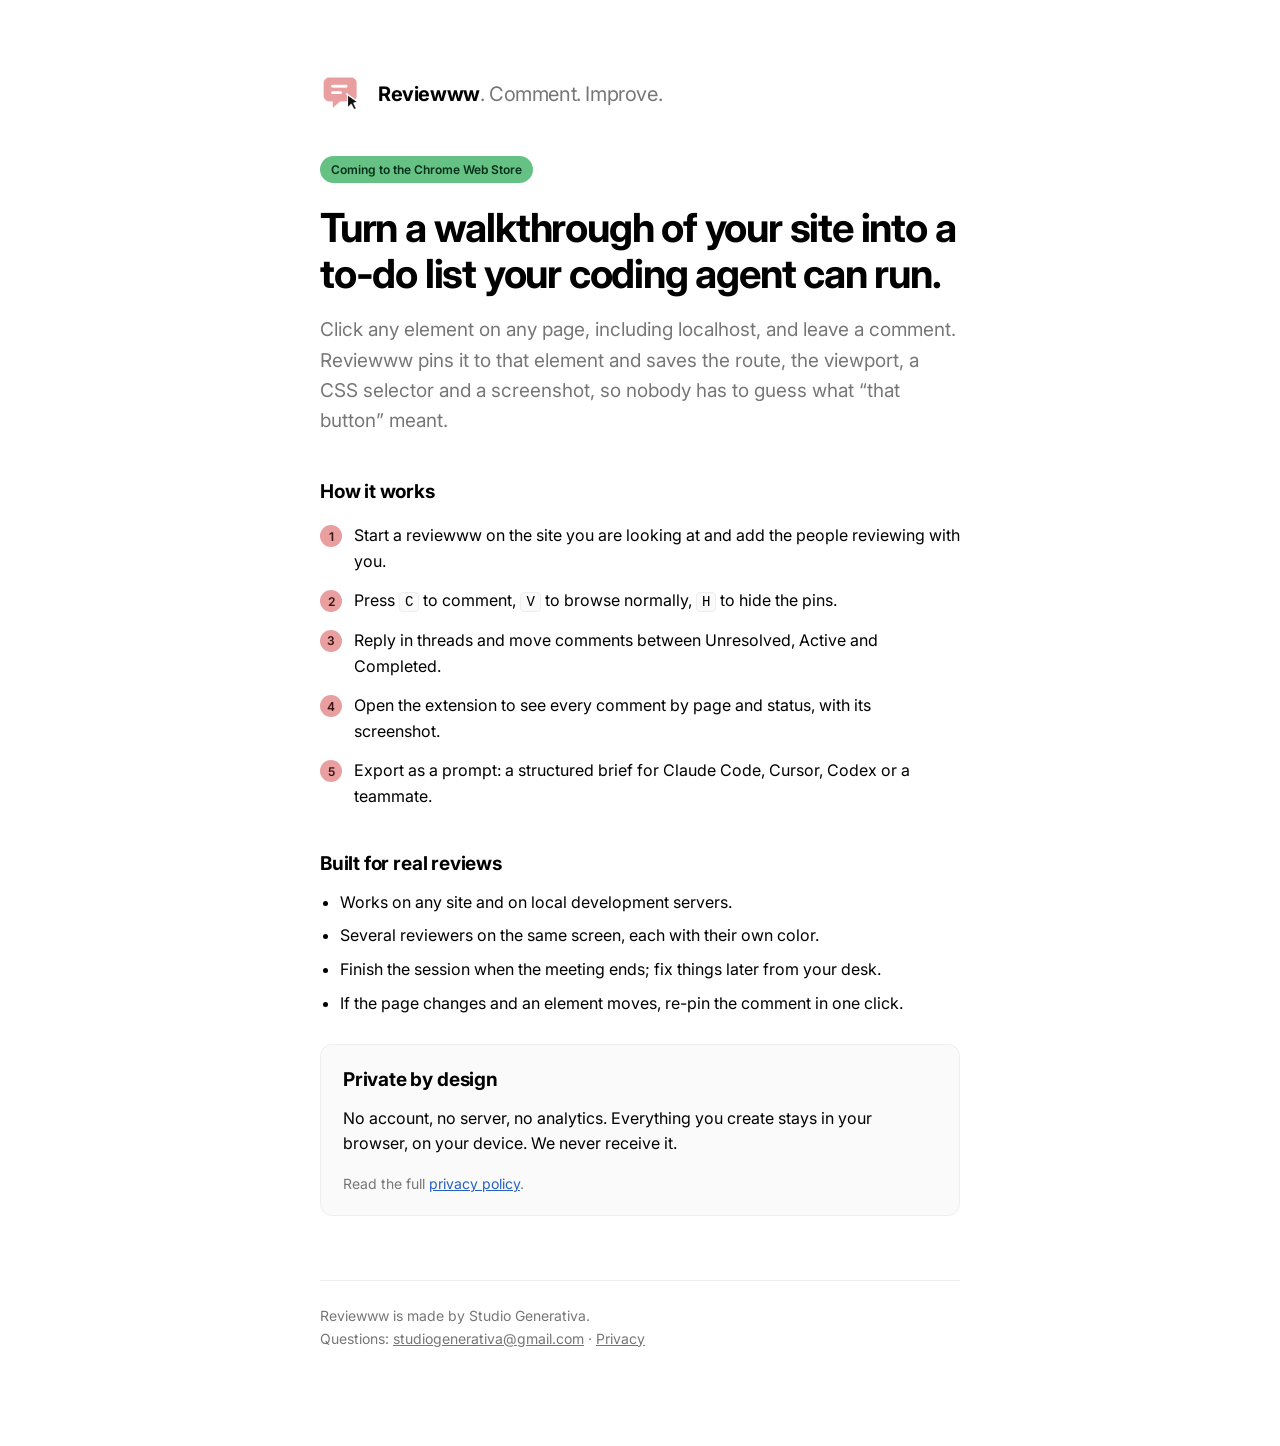
==== index.html @ 74317920 "Sitio publico de Reviewww y su politica de privacidad Pagina de inicio y politica de privacidad serv" ====
<!doctype html>
<html lang="en">
  <head>
    <meta charset="utf-8" />
    <meta name="viewport" content="width=device-width, initial-scale=1" />
    <title>Reviewww — Comment. Improve.</title>
    <meta
      name="description"
      content="A Chrome extension to leave review comments on any web page, even localhost, and export them as a prompt your coding agent can run."
    />
    <link rel="icon" href="icon-128.png" />
    <link rel="preconnect" href="https://fonts.googleapis.com" />
    <link rel="preconnect" href="https://fonts.gstatic.com" crossorigin />
    <link href="https://fonts.googleapis.com/css2?family=Inter:wght@400;600;700&display=swap" rel="stylesheet" />
    <link rel="stylesheet" href="style.css" />
  </head>
  <body>
    <div class="wrap">
      <header>
        <img src="icon-128.png" alt="" />
        <a class="brand" href="./">Reviewww<span>. Comment. Improve.</span></a>
      </header>

      <span class="pill">Coming to the Chrome Web Store</span>

      <h1>Turn a walkthrough of your site into a to-do list your coding agent can run.</h1>

      <p class="lede">
        Click any element on any page, including localhost, and leave a comment. Reviewww pins it to that element and
        saves the route, the viewport, a CSS selector and a screenshot, so nobody has to guess what “that button” meant.
      </p>

      <h2>How it works</h2>
      <ol class="steps">
        <li>Start a reviewww on the site you are looking at and add the people reviewing with you.</li>
        <li>Press <code>C</code> to comment, <code>V</code> to browse normally, <code>H</code> to hide the pins.</li>
        <li>Reply in threads and move comments between Unresolved, Active and Completed.</li>
        <li>Open the extension to see every comment by page and status, with its screenshot.</li>
        <li>Export as a prompt: a structured brief for Claude Code, Cursor, Codex or a teammate.</li>
      </ol>

      <h2>Built for real reviews</h2>
      <ul>
        <li>Works on any site and on local development servers.</li>
        <li>Several reviewers on the same screen, each with their own color.</li>
        <li>Finish the session when the meeting ends; fix things later from your desk.</li>
        <li>If the page changes and an element moves, re-pin the comment in one click.</li>
      </ul>

      <div class="card">
        <h2 style="margin-top: 0">Private by design</h2>
        <p>
          No account, no server, no analytics. Everything you create stays in your browser, on your device. We never
          receive it.
        </p>
        <p class="note">Read the full <a href="privacy/">privacy policy</a>.</p>
      </div>

      <footer>
        Reviewww is made by Studio Generativa.<br />
        Questions: <a href="mailto:studiogenerativa@gmail.com">studiogenerativa@gmail.com</a> ·
        <a href="privacy/">Privacy</a>
      </footer>
    </div>
  </body>
</html>
---- style.css ----
/* Tokens de la sección 8 de REVIEWWW_SPEC.md, para que el sitio y la extensión se vean iguales. */
:root {
  --bg: #ffffff;
  --text: #000000;
  --text-2: #767676;
  --line: #eeeeee;
  --surface-2: #fafafa;
  --link: #2461c3;
  --brand: #65c184;
  --logo: #e99f9f;
}

@media (prefers-color-scheme: dark) {
  :root {
    --bg: #111111;
    --text: #f4f4f4;
    --text-2: #9b9b9b;
    --line: #2a2a2a;
    --surface-2: #1a1a1a;
    --link: #7ea9e8;
  }
}

* {
  box-sizing: border-box;
}

html {
  -webkit-text-size-adjust: 100%;
}

body {
  margin: 0;
  background: var(--bg);
  color: var(--text);
  font-family: Inter, ui-sans-serif, system-ui, -apple-system, 'Segoe UI', Roboto, sans-serif;
  font-size: 16px;
  line-height: 1.6;
  -webkit-font-smoothing: antialiased;
}

.wrap {
  max-width: 680px;
  margin: 0 auto;
  padding: 72px 20px 96px;
}

header {
  display: flex;
  align-items: center;
  gap: 14px;
  margin-bottom: 40px;
}

header img {
  width: 44px;
  height: 44px;
  display: block;
}

.brand {
  font-size: 20px;
  font-weight: 700;
  letter-spacing: -0.02em;
  text-decoration: none;
  color: var(--text);
}

.brand span {
  font-weight: 400;
  color: var(--text-2);
}

h1 {
  font-size: 40px;
  line-height: 1.15;
  letter-spacing: -0.03em;
  margin: 0 0 18px;
}

h2 {
  font-size: 19px;
  letter-spacing: -0.01em;
  margin: 40px 0 10px;
}

.lede {
  font-size: 19px;
  color: var(--text-2);
  margin: 0 0 32px;
}

p {
  margin: 0 0 16px;
}

ul {
  padding-left: 20px;
  margin: 0 0 16px;
}

li {
  margin-bottom: 8px;
}

a {
  color: var(--link);
}

code {
  background: var(--surface-2);
  border: 1px solid var(--line);
  border-radius: 4px;
  padding: 1px 5px;
  font-size: 0.88em;
  font-family: ui-monospace, SFMono-Regular, Menlo, Consolas, monospace;
}

.card {
  background: var(--surface-2);
  border: 1px solid var(--line);
  border-radius: 12px;
  padding: 20px 22px;
  margin: 28px 0;
}

.card p:last-child,
.card ul:last-child {
  margin-bottom: 0;
}

.note {
  font-size: 14px;
  color: var(--text-2);
}

.pill {
  display: inline-block;
  background: var(--brand);
  color: #06301a;
  font-size: 12px;
  font-weight: 600;
  border-radius: 999px;
  padding: 4px 11px;
  margin-bottom: 22px;
}

.steps {
  list-style: none;
  padding: 0;
  counter-reset: step;
}

.steps li {
  position: relative;
  padding-left: 34px;
  margin-bottom: 14px;
  counter-increment: step;
}

.steps li::before {
  content: counter(step);
  position: absolute;
  left: 0;
  top: 2px;
  width: 22px;
  height: 22px;
  border-radius: 50%;
  background: var(--logo);
  color: #3a1414;
  font-size: 12px;
  font-weight: 600;
  display: grid;
  place-items: center;
}

footer {
  margin-top: 64px;
  padding-top: 24px;
  border-top: 1px solid var(--line);
  font-size: 14px;
  color: var(--text-2);
}

footer a {
  color: var(--text-2);
}

.updated {
  font-size: 14px;
  color: var(--text-2);
  margin: -8px 0 32px;
}

@media (max-width: 600px) {
  .wrap {
    padding: 48px 16px 72px;
  }
  h1 {
    font-size: 31px;
  }
  .lede {
    font-size: 17px;
  }
}
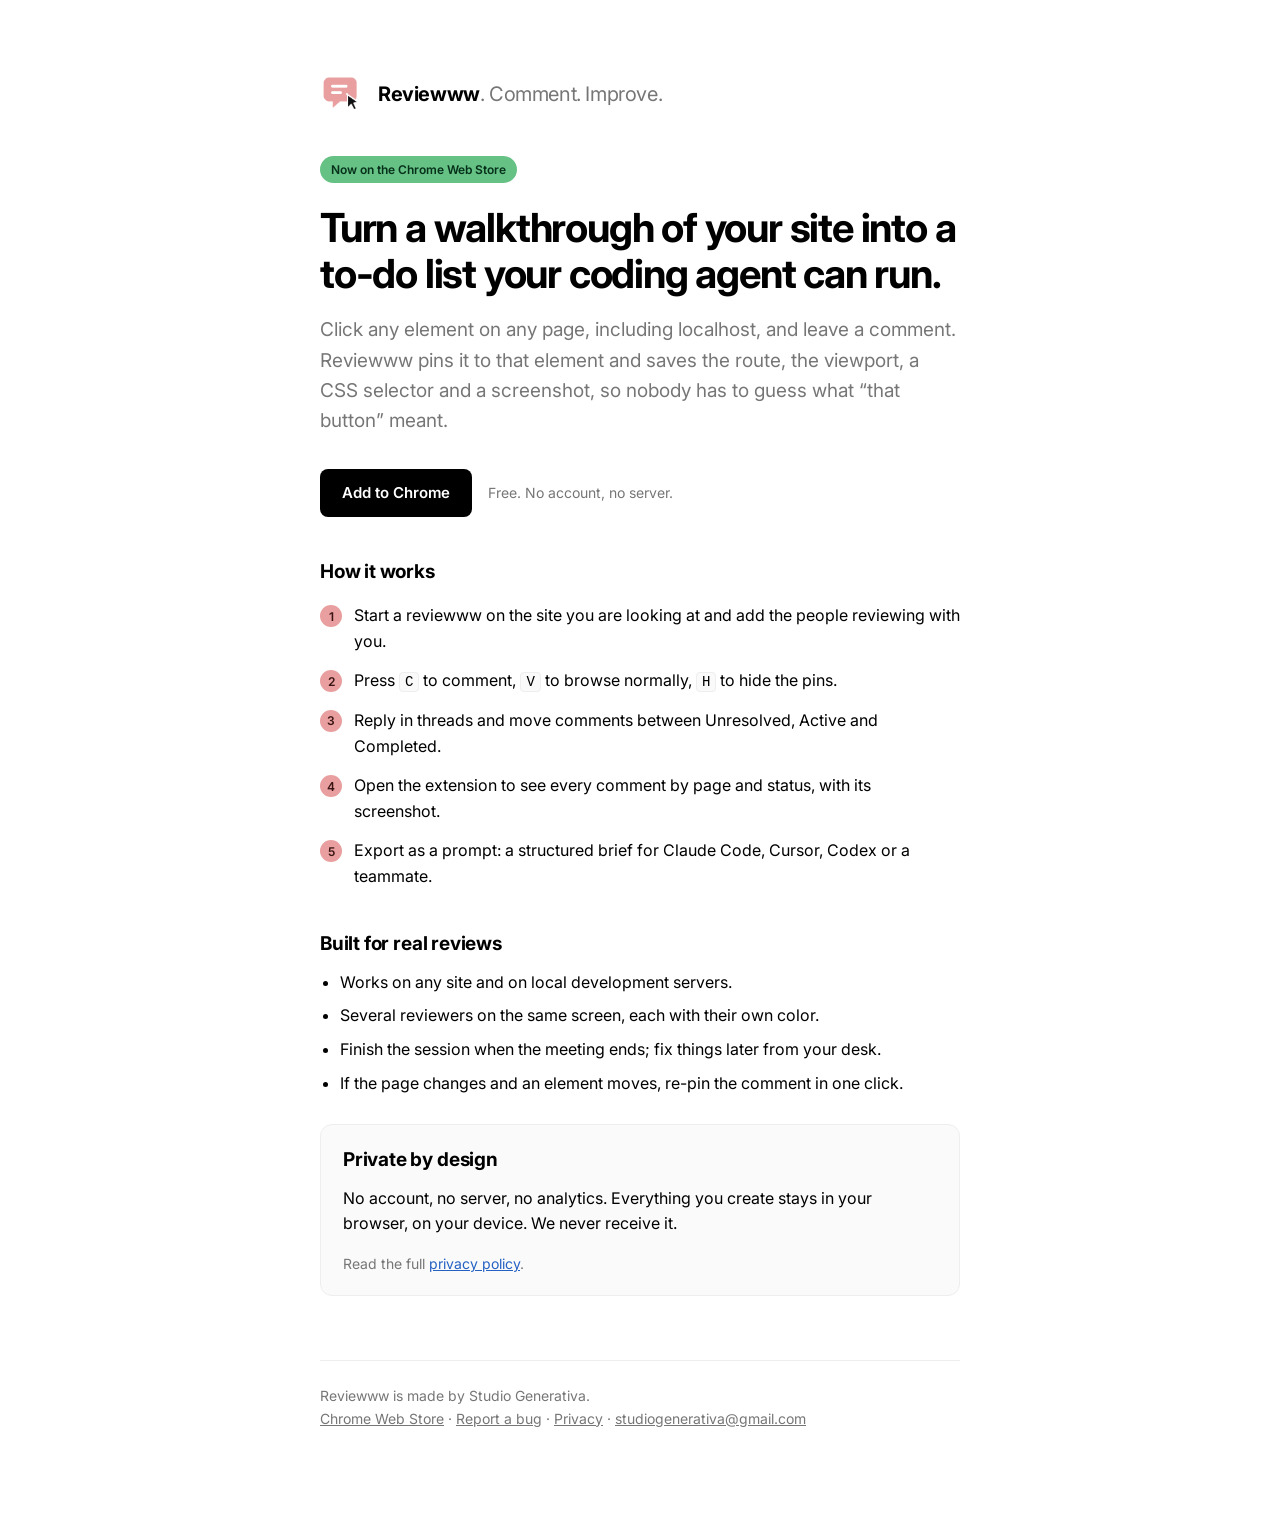
==== commit 07335d24: "La extension ya esta publicada: enlazar la ficha El sitio seguia diciendo "Coming to the Chrome Web " ====
--- a/index.html
+++ b/index.html
@@ -21,13 +21,20 @@
         <a class="brand" href="./">Reviewww<span>. Comment. Improve.</span></a>
       </header>
 
-      <span class="pill">Coming to the Chrome Web Store</span>
+      <span class="pill">Now on the Chrome Web Store</span>
 
       <h1>Turn a walkthrough of your site into a to-do list your coding agent can run.</h1>
 
       <p class="lede">
         Click any element on any page, including localhost, and leave a comment. Reviewww pins it to that element and
         saves the route, the viewport, a CSS selector and a screenshot, so nobody has to guess what “that button” meant.
+      </p>
+
+      <p class="actions">
+        <a class="cta" href="https://chromewebstore.google.com/detail/hjiipihecoeeoffgeofbkennfnlihkla">
+          Add to Chrome
+        </a>
+        <span class="note">Free. No account, no server.</span>
       </p>
 
       <h2>How it works</h2>
@@ -58,8 +65,10 @@
 
       <footer>
         Reviewww is made by Studio Generativa.<br />
-        Questions: <a href="mailto:studiogenerativa@gmail.com">studiogenerativa@gmail.com</a> ·
-        <a href="privacy/">Privacy</a>
+        <a href="https://chromewebstore.google.com/detail/hjiipihecoeeoffgeofbkennfnlihkla">Chrome Web Store</a> ·
+        <a href="https://github.com/studiogenerativa/reviewww/issues">Report a bug</a> ·
+        <a href="privacy/">Privacy</a> ·
+        <a href="mailto:studiogenerativa@gmail.com">studiogenerativa@gmail.com</a>
       </footer>
     </div>
   </body>
--- a/style.css
+++ b/style.css
@@ -132,6 +132,29 @@
 .note {
   font-size: 14px;
   color: var(--text-2);
+}
+
+.actions {
+  display: flex;
+  align-items: center;
+  gap: 16px;
+  flex-wrap: wrap;
+  margin: 0 0 8px;
+}
+
+.cta {
+  display: inline-block;
+  background: var(--text);
+  color: var(--bg);
+  text-decoration: none;
+  font-size: 15px;
+  font-weight: 600;
+  border-radius: 8px;
+  padding: 12px 22px;
+}
+
+.cta:hover {
+  opacity: 0.85;
 }
 
 .pill {
